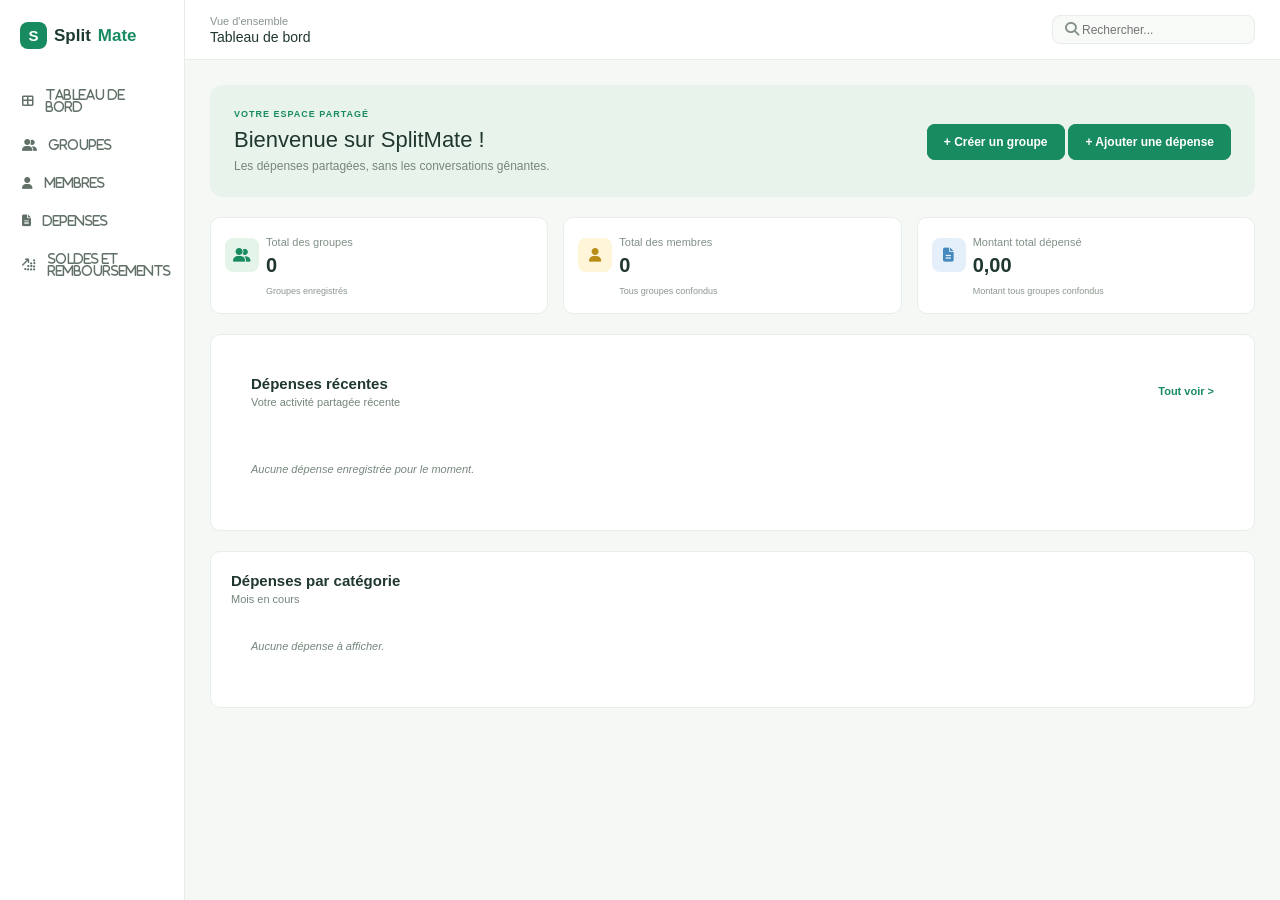
==== index.html @ 996e83f5 "complete l'etape afficher et ajouter des groupes" ====
<!DOCTYPE html>
<html lang="fr">

<head>
    <meta charset="UTF-8">
    <meta name="viewport" content="width=device-width, initial-scale=1.0">
    <meta name="description" content="SplitMate : gestion des dépenses partagées entre amis, colocataires et voyageurs.">
    <title>SplitMate - Tableau de bord</title>

    <link rel="stylesheet" href="css/style.css">
    <link rel="stylesheet" href="https://cdnjs.cloudflare.com/ajax/libs/font-awesome/6.7.2/css/all.min.css">
</head>

<body>
    <header id="header">
        <h1 id="logoH">Vue d'ensemble <span id="titre-page">Tableau de bord</span></h1>
        <div class="search fa-solid fa-magnifying-glass">
            <input type="search" placeholder="Rechercher..." id="search">
        </div>
    </header>

    <aside class="sidebar">
        <div id="logoA">
            <h2><small>S</small>Split<span>Mate</span></h2>
        </div>

        <div class="navigation">
            <nav>
                <a href="#Dashbord" class="items fa-solid fa-table-cells-large" data-section="Dashbord">Tableau de bord</a>
                <a href="#groupes" class="items fa-solid fa-user-group" data-section="groupes">Groupes</a>
                <a href="#membres" class="items fa-solid fa-user" data-section="membres">Membres</a>
                <a href="#depenses" class="items fa-solid fa-file-lines" data-section="depenses">Depenses</a>
                <a href="#soldesReb" class="items fa-solid fa-arrow-up-right-dots" data-section="soldesReb">Soldes et remboursements</a>
            </nav>
        </div>
    </aside>

    <main>
        <section id="Dashbord" class="page-section">
            <div class="hero">
                <div class="hero-text">
                    <strong>VOTRE ESPACE PARTAGÉ</strong>
                    <h3>Bienvenue sur SplitMate !</h3>
                    <p>Les dépenses partagées, sans les conversations gênantes.</p>
                </div>
                <div class="button">
                    <a href="#groupes" class="create-group" id="form-dialog">+ Créer un groupe</a>
                    <a href="#depenses" class="create-group" id="form-dialog">+ Ajouter une dépense</a>
                    <!-- <button type="button" class="create-group" id="form-dialog">+ Créer un groupe</button> -->
                    <!-- <button type="button" class="Ajouter-deponse" id="form-dialog">+ Ajouter une dépense</button> -->
                </div>
            </div>

            <div class="cards">
                <div>
                    <i class="fa-solid fa-user-group"></i>
                    <h4>Total des groupes</h4>
                    <span id="total-groupes">0</span>
                    <small>Groupes enregistrés</small>
                </div>

                <div>
                    <i class="fa-solid fa-user"></i>
                    <h4>Total des membres</h4>
                    <span id="total-membres">0</span>
                    <small>Tous groupes confondus</small>
                </div>

                <div>
                    <i class="fa-solid fa-file-lines"></i>
                    <h4>Montant total dépensé</h4>
                    <span id="total-depenses">0,00</span>
                    <small>Montant tous groupes confondus</small>
                </div>
            </div>

            <div class="Dépenses-récentes">
                <div class="part_one_main">
                    <div>
                        <h4>Dépenses récentes</h4>
                        <p>Votre activité partagée récente</p>
                    </div>
                    <a href="#depenses">Tout voir ></a>
                </div>
                <div id="depenses-recentes">
                    <!-- Les dépensesaffichées par javaScript -->
                    <p class="message-vide">Aucune dépense enregistrée pour le moment.</p>
                </div>
            </div>

            <div class="Dépenses-catégorie">
                <div>
                    <h4>Dépenses par catégorie</h4>
                    <p>Mois en cours</p>
                </div>

                <div id="depenses-par-categorie">
                    <!-- Les catégories les barres de progression par js-->
                    <p class="message-vide">Aucune dépense à afficher.</p>
                </div>
            </div>
        </section>

        <section id="groupes" class="page-section" hidden>
            <div class="part_one_main">
                <div class="description_main">
                    <p class="title-main">Mes groupes</p>
                    <p class="sous-title-main">Organisez les dépenses par voyage, logement ou événement.</p>
                </div>

                <div class="button-main">
                    <button type="button" class="create-group" id="Creer-groupe">+ Créer un groupe</button>
                    <select class="status" id="status">
                        <option value="">Status</option>
                        <option value="ouvert">Groupes ouverts</option>
                        <option value="cloture">Groupes clôturés</option>
                    </select>
                </div>
            </div>
            <div class="listes-cards">
                <!-- Les cartes par js-->
                <section class="listes-cards">
                    <div id="card">
                        <div>
                            <h3 id="group-name">Voyage à Lisbonne </h3>
                            <p id="group-description">Escapade estivale entre amis </p>
                        </div>
                        <div id="started-devise">
                            <div>
                                <p id="started"> Début :
                                    :</p>
                                <p id="started-info"> 12mai</p>
                            </div>
                            <div>
                                <p id="devise"> DEVISE:</p>
                                <p id="devise-info"> DH</p>
                            </div>
                        </div>

                        <div class="total">

                            <div class="total-depenses">
                                <p class="total"> </p>
                                <p class="description-total-depenses">Total des dépenses</p>
                            </div>
                        </div>
                        <div class="group-buttons">
                            <button id="modify-button"> <i class="fa-solid fa-pen-to-square"></i> </button>
                            <button id="delete-button" class="delete-button"><i class="fa-solid fa-trash-can"></i></button>
                        </div>
                    </div>
                </section>

                <p id="message-vide">Aucun groupe créé pour le moment.</p>
            </div>

            <dialog id="dialogG">
                <form id="form-groupe">
                    <div>
                        <label for="nom-groupe">Nom du groupe</label>
                        <input type="text" id="nom-groupe" name="nom" required maxlength="100">
                    </div>

                    <div>
                        <label for="description-groupe">Description</label>
                        <textarea id="description-groupe" name="description" rows="3"></textarea>
                    </div>

                    <div>
                        <label for="devise-groupe">Devise</label>
                        <select id="devise-groupe" name="devise" required>
                            <option value="">Choisir une devise</option>
                            <option value="MAD">MAD - Dirham marocain</option>
                            <option value="EUR">EUR - Euro</option>
                            <option value="USD">USD - Dollar américain</option>
                        </select>
                    </div>

                    <div>
                        <label for="date-debut-groupe">Date de début</label>
                        <input type="date" id="date-debut-groupe" name="dateDebut" required>
                    </div>

                    <div>
                        <label for="cloture-groupe">Statut</label>
                        <select id="cloture-groupe" name="cloture">
                            <option value="false">Ouvert</option>
                            <option value="true">Clôturé</option>
                        </select>
                    </div>

                    <div class="form-actions">
                        <button type="submit" id="Enregistrer-groupe">Enregistrer</button>
                        <button type="button" id="annuler-groupe">Annuler</button>
                    </div>
                </form>
            </dialog>
        </section>

        <section id="membres" class="page-section" hidden>
            <div class="part_one_main">
                <div class="description_main">
                    <h3 class="title-main">Membres</h3>
                    <p class="sous-title-main">Gérez les membres de vos groupes partagés.</p>
                </div>

                <div class="button">
                    <button type="button" class="ajouter-membre" id="Creer-membre">+ Ajouter un membre</button>
                </div>
            </div>
            <dialog id="dialogM">
                <form id="form-membre" method="dialog">
                    <div>
                        <label for="nom-membre">Nom</label>
                        <input type="text" id="nom-membre" name="nom" required>
                    </div>

                    <div>
                        <label for="pseudo-membre">Pseudo</label>
                        <input type="text" id="pseudo-membre" name="pseudo" required>
                    </div>

                    <div>
                        <label for="groupe-membre">Groupe</label>
                        <select id="groupe-membre" name="groupeId" required>
                            <option value="">Choisir un groupe</option>
                        </select>
                    </div>

                    <div class="form-actions">
                        <button type="submit">Enregistrer</button>
                        <button type="button" id="Annuler-membre">Annuler</button>
                    </div>
                </form>
            </dialog>


            <div class="table-membres">
                <table>
                    <thead>
                        <tr>
                            <th>Membre</th>
                            <th>Pseudo</th>
                            <th>Groupe</th>
                            <th>Total payé</th>
                            <th>Solde actuel</th>
                            <th>Action</th>
                        </tr>
                    </thead>

                    <tbody id="liste-membres">
                        <!-- Les membres  affichés par js -->
                        <!-- <tr>
                            <td>Alice Jak</td>
                            <td>@Alo</td>
                            <td>danse</td>
                            <td>234$</td>
                            <td>234$</td>
                            <td>
                                <a href="js/membres.js"> <i class="fa-solid fa-pen-clip"></i></a>
                                <a href="js/membres.js"><i class="fa-solid fa-trash-can"></i></a>
                            </td>
                        </tr> -->
                        <tr>
                            <td colspan="6">Aucun membre enregistré pour le moment.</td>
                        </tr>
                    </tbody>
                </table>
            </div>
        </section>

        <section id="depenses" class="page-section" hidden>
            <div class="container">
                <div class="part_one_main">
                    <div class="description_main">
                        <p class="title-main">Dépenses</p>
                        <p class="sous-title-main">Suivez chaque paiement et achat partagé.</p>
                    </div>
                    <div class="button-main">
                        <div class="btn-depenses">
                            <button type="button" class="Ajouter-deponse" id="Creer-depense">+ Ajouter une
                                dépense</button>
                        </div>
                        <div class="select-main-depense">
                            <select class="select-group" id="select-group">
                                <option value="">Filtrer par groupe</option>
                            </select>

                            <select class="select-categorie" id="select-categorie">
                                <option value="">Filtrer par catégorie</option>
                                <option value="alimentation">Alimentation</option>
                                <option value="logement">Logement</option>
                                <option value="transport">Transport</option>
                                <option value="loisirs">Loisirs</option>
                                <option value="autre">Autre</option>
                            </select>

                            <select id="tri-depenses" name="tri">
                                <option value="">Trier par dates</option>
                                <option value="date-desc">Date : plus récente</option>
                                <option value="date-asc">Date : plus ancienne</option>
                            </select>
                        </div>
                    </div>
                </div>

                <dialog id="dialogD">
                    <form id="form-depense">
                        <div>
                            <label for="titre-depense">Titre</label>
                            <input type="text" id="titre-depense" name="titre" required maxlength="120"
                                placeholder="Ex. Dîner chez Alma">
                        </div>

                        <div>
                            <label for="montant-depense">Montant</label>
                            <input type="number" id="montant-depense" name="montant" min="0.01" step="0.01" required
                                placeholder="0.00">
                        </div>

                        <div>
                            <label for="categorie-depense">Catégorie</label>
                            <select id="categorie-depense" name="categorie" required>
                                <option value="">Choisir une catégorie</option>
                                <option value="alimentation">Alimentation</option>
                                <option value="logement">Logement</option>
                                <option value="transport">Transport</option>
                                <option value="loisirs">Loisirs</option>
                                <option value="autre">Autre</option>
                            </select>
                        </div>

                        <div>
                            <label for="date-depense">Date</label>
                            <input type="date" id="date-depense" name="date" required>
                        </div>

                        <div>
                            <label for="groupe-depense">Groupe</label>
                            <select id="groupe-depense" name="groupeId" required>
                                <option value="">Choisir un groupe</option>
                            </select>
                        </div>

                        <div>
                            <label for="payeur-depense">Payé par</label>
                            <select id="payeur-depense" name="payeurId" required>
                                <option value="">Choisir un payeur</option>
                            </select>
                        </div>

                        <fieldset>
                            <legend>Membres concernés</legend>
                            <div id="membres-concernes">
                                <!-- Les membres du groupe sélectionné-->
                            </div>
                        </fieldset>

                        <fieldset>
                            <legend>Répartition</legend>
                            <label>
                                <input type="radio" name="mode-repartition" value="egal" checked>
                                Parts égales
                            </label>
                            <label>
                                <input type="radio" name="mode-repartition" value="personnalise">
                                Montants personnalisés
                            </label>

                            <div id="parts-personnalisees">
                                <!-- Les champs de parts personnalisées seront affichés ici. -->
                            </div>
                        </fieldset>

                        <div class="form-actions">
                            <button type="submit">Enregistrer la dépense</button>
                            <button type="button" id="annuler-depense">Annuler</button>
                        </div>
                    </form>
                </dialog>

                <section class="table-depenses">
                    <table>
                        <thead>
                            <tr>
                                <th>Dépense</th>
                                <th>Catégorie</th>
                                <th>Groupe</th>
                                <th>Payé par</th>
                                <th>Date</th>
                                <th>Montant</th>
                                <th>Action</th>
                            </tr>
                        </thead>

                        <tbody id="liste-depenses">
                            <!-- Les dépenses seront affichées ici par JavaScript. -->
                            <tr>
                                <td colspan="7">Aucune dépense enregistrée pour le moment.</td>
                            </tr>
                        </tbody>
                    </table>

                    <p id="message-aucun-resultat" hidden>
                        Aucune dépense ne correspond aux critères.
                    </p>
                </section>
            </div>
        </section>

        <section id="soldesReb" class="page-section" hidden>
            <div class="description_main">
                <h3 class="title-main">Soldes</h3>
                <p class="sous-title-main">Voyez qui doit quoi et réglez les comptes en toute sérénité.</p>
            </div>

            <div class="table">
                <!-- <h4>Soldes des membres</h4>
                <span>Calculés sur les groupes actifs</span> -->

                <table>
                    <thead>
                        <tr>
                            <th>Membre</th>
                            <th>Total payé</th>
                            <th>Total dû</th>
                            <th>Solde net</th>
                            <th>Statut</th>
                        </tr>
                    </thead>

                    <tbody id="liste-soldes">
                        <!-- Les soldes calculés et affichés parjs 
                           <tr>
                    <td>ccccc</td>
                    <td>4r3</td>
                    <td>444</td>
                    <td>234</td>
                    <td>debiteur</td>
                </tr> -->
                        <tr>
                            <td colspan="5">Aucun solde à afficher.</td>
                        </tr>
                    </tbody>
                </table>
            </div>

            <div class="description_main">
                <h5 class="title-main">Remboursements suggérés</h5>
                <p class="sous-title-main">La façon la plus simple de régler les soldes</p>
            </div>
            <div class="liste-reboursements">

                <ul id="liste-remboursements">
                    <!-- Les remboursements affichépar js
                      <li>
                            <div>
                                <p>meriem doit 10$ a oussama</p>
                                <strong>10$ Montant</strong>
                                 <button type="submit">marquer comme terminer</button>
                            </div>
                        </li>-->
                    <p class="message-vide">Aucun remboursement à effectuer</p>
                </ul>
            </div>
        </section>
    </main>
    <script type="module"  src="js/main.js"></script>
    <script type="module" src="js/groupes.js"></script>
    <script type="module" src="js/membres.js"></script>
    <script type="module" src="js/depenses.js"></script>

</html>
---- css/style.css ----
* {
    margin: 0;
    padding: 0;
    box-sizing: border-box;
    font-family: Arial, sans-serif;
}

:root {
    --primary-color: #198b60;
    --primary-light: #e8f4eb;
    --bg-color: #f5f8f5;
    --text-color: #20372d;
    --text-muted: #75867b;
    --border-color: #e8eee9;
    --card-bg: #ffffff;
}

body {
    background: var(--bg-color);
    color: var(--text-color);
    font-size: 14px;
}


#header {
    position: fixed;
    top: 0;
    left: 185px;
    right: 0;
    height: 60px;
    background: var(--card-bg);
    border-bottom: 1px solid var(--border-color);
    display: flex;
    justify-content: space-between;
    align-items: center;
    padding: 0 25px;
    z-index: 1000;
}

#logoH {
    display: flex;
    flex-direction: column;
    gap: 2px;
    font-size: 11px;
    font-weight: normal;
    color: #87948b;
}

#logoH span {
    font-size: 14px;
    font-weight: 500;
    color: var(--text-color);
}

.search {
    display: flex;
    align-items: center;
    gap: 8px;
    background: #f8faf8;
    border: 1px solid #e7ece8;
    padding: 6px 12px;
    border-radius: 8px;
    color: #849188;
}

#search {
    width: 160px;
    border: none;
    outline: none;
    background: transparent;
    font-size: 12px;
}


.sidebar {
    position: fixed;
    top: 0;
    left: 0;
    width: 185px;
    height: 100vh;
    background: var(--card-bg);
    border-right: 1px solid #e6ece7;
    padding: 22px 12px;
    z-index: 1001;
}

#logoA {
    margin: 0 8px 30px;
}

#logoA h2 {
    display: flex;
    align-items: center;
    gap: 7px;
    font-size: 17px;
    color: #1e3b2f;
}

#logoA small {
    display: inline-flex;
    align-items: center;
    justify-content: center;
    width: 27px;
    height: 27px;
    background: var(--primary-color);
    color: white;
    border-radius: 8px;
    font-size: 15px;
}

#logoA span {
    color: var(--primary-color);
}

.navigation nav {
    display: flex;
    flex-direction: column;
    gap: 6px;
}

.navigation nav a {
    display: flex;
    align-items: center;
    font-size: 12px;
    gap: 12px;
    padding: 10px 10px;
    border-radius: 8px;
    text-decoration: none;
    color: #627168;
    transition: background 0.2s, color 0.2s;
}

.navigation nav a:hover,
.navigation nav a.active {
    background: var(--primary-light);
    color: var(--primary-color);
}


main {
    margin-left: 185px;
    padding: 85px 25px 25px;
    min-height: 100vh;
}

main section {
    display: flex;
    flex-direction: column;
    gap: 20px;
}

main .page-section[hidden] {
    display: none !important;
}

.hero {
    position: relative;
    background: var(--primary-light);
    border-radius: 12px;
    padding: 24px;
    display: flex;
    justify-content: space-between;
    align-items: center;
    flex-wrap: wrap;
    gap: 15px;
}

.hero-text strong {
    display: block;
    font-size: 9px;
    letter-spacing: 1px;
    color: var(--primary-color);
    margin-bottom: 8px;
}

.hero-text h3 {
    font-size: 22px;
    font-weight: 500;
    margin-bottom: 6px;
}

.hero-text p {
    font-size: 12px;
    color: var(--text-muted);
}

.hero a,
.button-main button,
.ajouter-membre {
    padding: 10px 16px;
    text-decoration: none;
    border: 1px solid var(--primary-color);
    border-radius: 8px;
    font-size: 12px;
    font-weight: 600;
    background: var(--primary-color);
    color: white;
}

.btn-depenses button {
    position: relative;
    left: 60%;
}

.cards {
    display: grid;
    grid-template-columns: repeat(auto-fit, minmax(220px, 1fr));
    gap: 15px;
}

.cards div {
    position: relative;
    background: var(--card-bg);
    border: 1px solid var(--border-color);
    border-radius: 10px;
    padding: 18px 16px 16px 55px;
}

.cards div i {
    position: absolute;
    left: 14px;
    top: 20px;
    display: flex;
    justify-content: center;
    align-items: center;
    width: 34px;
    height: 34px;
    background: #e4f4e9;
    color: var(--primary-color);
    border-radius: 8px;
    font-size: 14px;
}

.cards div:nth-child(2) i {
    background: #fff5d9;
    color: #b98c18;
}

.cards div:nth-child(3) i {
    background: #e4effa;
    color: #4389bd;
}

.cards h4 {
    font-size: 11px;
    font-weight: normal;
    color: #819087;
    margin-bottom: 6px;
}

.cards span {
    display: block;
    font-size: 20px;
    font-weight: bold;
    color: var(--text-color);
    margin-bottom: 4px;
}

.cards small {
    font-size: 9px;
    color: #8a968e;
}

.Dépenses-récentes,
.Dépenses-catégorie,
.liste-reboursements {
    background: var(--card-bg);
    border: 1px solid var(--border-color);
    border-radius: 10px;
    padding: 20px;
}

.Dépenses-récentes h4,
.Dépenses-catégorie h4,
.liste-reboursements h5 {
    font-size: 15px;
    font-weight: 600;
    margin-bottom: 4px;
}

.Dépenses-récentes p,
.Dépenses-catégorie p,
.liste-reboursements p {
    font-size: 11px;
    color: var(--text-muted);
    margin-bottom: 15px;
}

.Dépenses-récentes a {
    display: inline-block;
    margin-top: 10px;
    text-decoration: none;
    color: var(--primary-color);
    font-size: 11px;
    font-weight: 600;
}

#groupes,
#membres,
#depenses,
#soldes,
#soldesReb {
    display: flex;
    justify-content: space-between;
    flex-wrap: wrap;
    gap: 15px;
    padding: 20px;
    margin-top: 20px;
    border-radius: 10px;
    border: 1px solid var(--border-color);
}

.part_one_main {
    display: flex;
    justify-content: space-between;
    flex-wrap: wrap;
    gap: 15px;
    padding: 20px;
}

.description_main .title-main {
    font-size: 18px;
    font-weight: bold;
}

.description_main .sous-title-main {
    font-size: 12px;
    color: var(--text-muted);
    margin-top: 3px;
}

.button-main {
    display: flex;
    flex-direction: column;
    gap: 12px;
}

.status,
select {
    padding: 8px 12px;
    border: 1px solid var(--border-color);
    border-radius: 6px;
    background: white;
    font-size: 12px;
    outline: none;
    cursor: pointer;
}

.listes-cards {
    display: grid;
    grid-template-columns: repeat(auto-fill, minmax(280px, 1fr));
    background: var(--card-bg);
    gap: 20px;
}

#card {
    background: var(--card-bg);
    box-shadow: 0 2px 4px rgba(0, 0, 0, 0.02);
    padding: 16px;
    display: flex;
    flex-direction: column;
    justify-content: space-between;
    gap: 15px;
    border-radius: 10px;
    border: 1px solid var(--border-color);
}

#card #group-name {
    font-size: 15px;
    font-weight: 600;
}

#card #group-description {
    font-size: 11px;
    color: var(--text-muted);
    margin-top: 2px;
}

#started-devise {
    display: flex;
    gap: 30px;
}

#started,
#devise {
    color: var(--text-muted);
    font-size: 10px;
    text-transform: uppercase;
}

#started-info,
#devise-info {
    font-weight: bold;
    font-size: 12px;
}

.members-total {
    display: flex;
    justify-content: space-between;
    align-items: center;
    border-top: 1px solid var(--border-color);
    border-bottom: 1px solid var(--border-color);
    padding: 10px 0;
}

.members {
    color: var(--text-muted);
    font-size: 11px;
}

.total {
    font-weight: bold;
    font-size: 14px;
}

.description-total-depenses {
    color: var(--text-muted);
    font-size: 9px;
}

.group-buttons {
    display: flex;
    gap: 8px;
    justify-content: flex-end;
}

#card-button,
#delete-button {
    background: #f8faf8;
    border: 1px solid var(--border-color);
    width: 32px;
    height: 32px;
    border-radius: 6px;
    cursor: pointer;
    display: flex;
    align-items: center;
    justify-content: center;
    color: var(--text-muted);
}

#card-button:hover {
    color: var(--primary-color);
    background: var(--primary-light);
}

#delete-button:hover {
    color: #e53e3e;
    background: #fff5f5;
}

.table-membres,
.table-depenses,
.table {
    background: var(--card-bg);
    border: 1px solid var(--border-color);
    border-radius: 10px;
    padding: 20px;
    overflow-x: auto;
}

table {
    width: 100%;
    border-collapse: collapse;
    text-align: left;
    font-size: 12px;
}

th {
    color: var(--text-muted);
    font-weight: 600;
    padding: 12px 10px;
    border-bottom: 1px solid var(--border-color);
    font-size: 10px;
    text-transform: uppercase;
    letter-spacing: 0.5px;
}

td {
    padding: 14px 10px;
    border-bottom: 1px solid #f2f5f3;
}

form {
    display: flex;
    flex-direction: column;
    gap: 15px;
    margin-top: 15px;
}

form label {
    font-size: 11px;
    font-weight: 600;
    margin-bottom: 5px;
    display: block;
}

form input,
form textarea,
form select,
form textarea {
    width: 100%;
    padding: 10px;
    border: 1px solid var(--border-color);
    border-radius: 6px;
    font-size: 12px;
    outline: none;
}

.form-actions {
    display: flex;
    gap: 10px;
    margin-top: 10px;
}

.form-actions button[type="submit"] {
    background: var(--primary-color);
    color: white;
    border: none;
    padding: 10px 20px;
    border-radius: 6px;
    font-weight: 600;
    cursor: pointer;
}

.form-actions button[type="button"] {
    background: #edf2f7;
    color: #4a5568;
    border: none;
    padding: 10px 20px;
    border-radius: 6px;
    font-weight: 600;
    cursor: pointer;
}

.message-vide {
    color: var(--text-muted);
    padding: 20px;
    font-style: italic;
}

dialog::backdrop {
    background-color: rgba(0, 0, 0, 0.6);
}

#dialogM,
#dialogG,
#dialogD {
    padding: 30px;
    border-radius: 10px;
    border: none;
    margin: auto;
    /* box-shadow: 0px 0px 20px rgba(0, 0, 0, 0.6); */

}
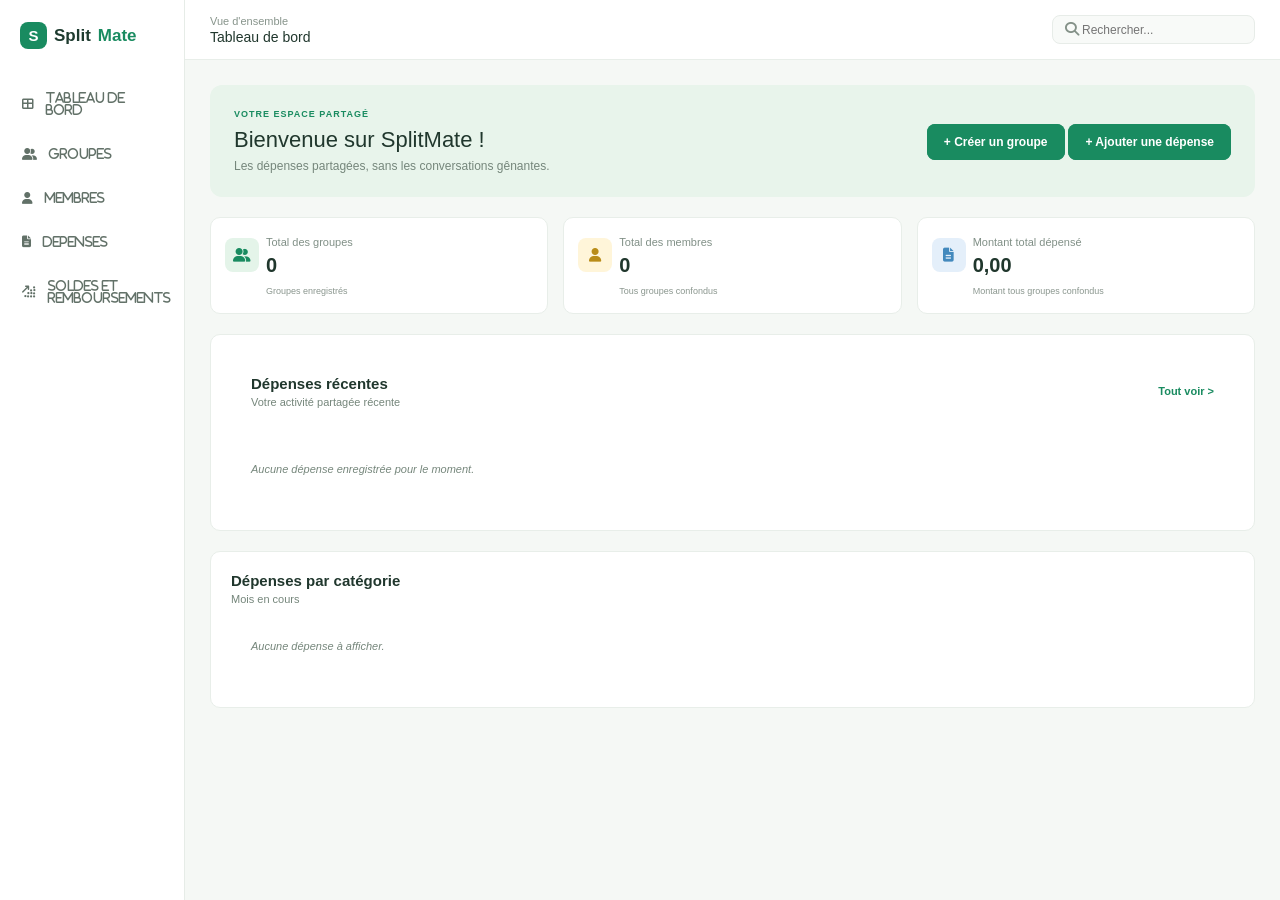
==== commit 1ed6e94b: "us4:modification et suppression de memebre" ====
--- a/index.html
+++ b/index.html
@@ -4,7 +4,8 @@
 <head>
     <meta charset="UTF-8">
     <meta name="viewport" content="width=device-width, initial-scale=1.0">
-    <meta name="description" content="SplitMate : gestion des dépenses partagées entre amis, colocataires et voyageurs.">
+    <meta name="description"
+        content="SplitMate : gestion des dépenses partagées entre amis, colocataires et voyageurs.">
     <title>SplitMate - Tableau de bord</title>
 
     <link rel="stylesheet" href="css/style.css">
@@ -30,7 +31,8 @@
                 <a href="#groupes" class="items fa-solid fa-user-group" data-section="groupes">Groupes</a>
                 <a href="#membres" class="items fa-solid fa-user" data-section="membres">Membres</a>
                 <a href="#depenses" class="items fa-solid fa-file-lines" data-section="depenses">Depenses</a>
-                <a href="#soldesReb" class="items fa-solid fa-arrow-up-right-dots" data-section="soldesReb">Soldes et remboursements</a>
+                <a href="#soldesReb" class="items fa-solid fa-arrow-up-right-dots" data-section="soldesReb">Soldes et
+                    remboursements</a>
             </nav>
         </div>
     </aside>
@@ -146,7 +148,8 @@
                         </div>
                         <div class="group-buttons">
                             <button id="modify-button"> <i class="fa-solid fa-pen-to-square"></i> </button>
-                            <button id="delete-button" class="delete-button"><i class="fa-solid fa-trash-can"></i></button>
+                            <button id="delete-button" class="delete-button"><i
+                                    class="fa-solid fa-trash-can"></i></button>
                         </div>
                     </div>
                 </section>
@@ -217,7 +220,7 @@
 
                     <div>
                         <label for="pseudo-membre">Pseudo</label>
-                        <input type="text" id="pseudo-membre" name="pseudo" required>
+                        <input type="file" id="pseudo-membre" accept="image/*" required>
                     </div>
 
                     <div>
@@ -249,18 +252,6 @@
                     </thead>
 
                     <tbody id="liste-membres">
-                        <!-- Les membres  affichés par js -->
-                        <!-- <tr>
-                            <td>Alice Jak</td>
-                            <td>@Alo</td>
-                            <td>danse</td>
-                            <td>234$</td>
-                            <td>234$</td>
-                            <td>
-                                <a href="js/membres.js"> <i class="fa-solid fa-pen-clip"></i></a>
-                                <a href="js/membres.js"><i class="fa-solid fa-trash-can"></i></a>
-                            </td>
-                        </tr> -->
                         <tr>
                             <td colspan="6">Aucun membre enregistré pour le moment.</td>
                         </tr>
@@ -465,7 +456,7 @@
             </div>
         </section>
     </main>
-    <script type="module"  src="js/main.js"></script>
+    <script type="module" src="js/main.js"></script>
     <script type="module" src="js/groupes.js"></script>
     <script type="module" src="js/membres.js"></script>
     <script type="module" src="js/depenses.js"></script>
--- a/css/style.css
+++ b/css/style.css
@@ -123,7 +123,7 @@
     align-items: center;
     font-size: 12px;
     gap: 12px;
-    padding: 10px 10px;
+    padding:13px 10px;
     border-radius: 8px;
     text-decoration: none;
     color: #627168;
@@ -551,4 +551,16 @@
     margin: auto;
     /* box-shadow: 0px 0px 20px rgba(0, 0, 0, 0.6); */
 
+}
+
+.btn-delete {
+    color: red;
+    border: none;
+    background: none;
+}
+
+.btn-modifier {
+    color: green;
+    border: none;
+    background: none;
 }
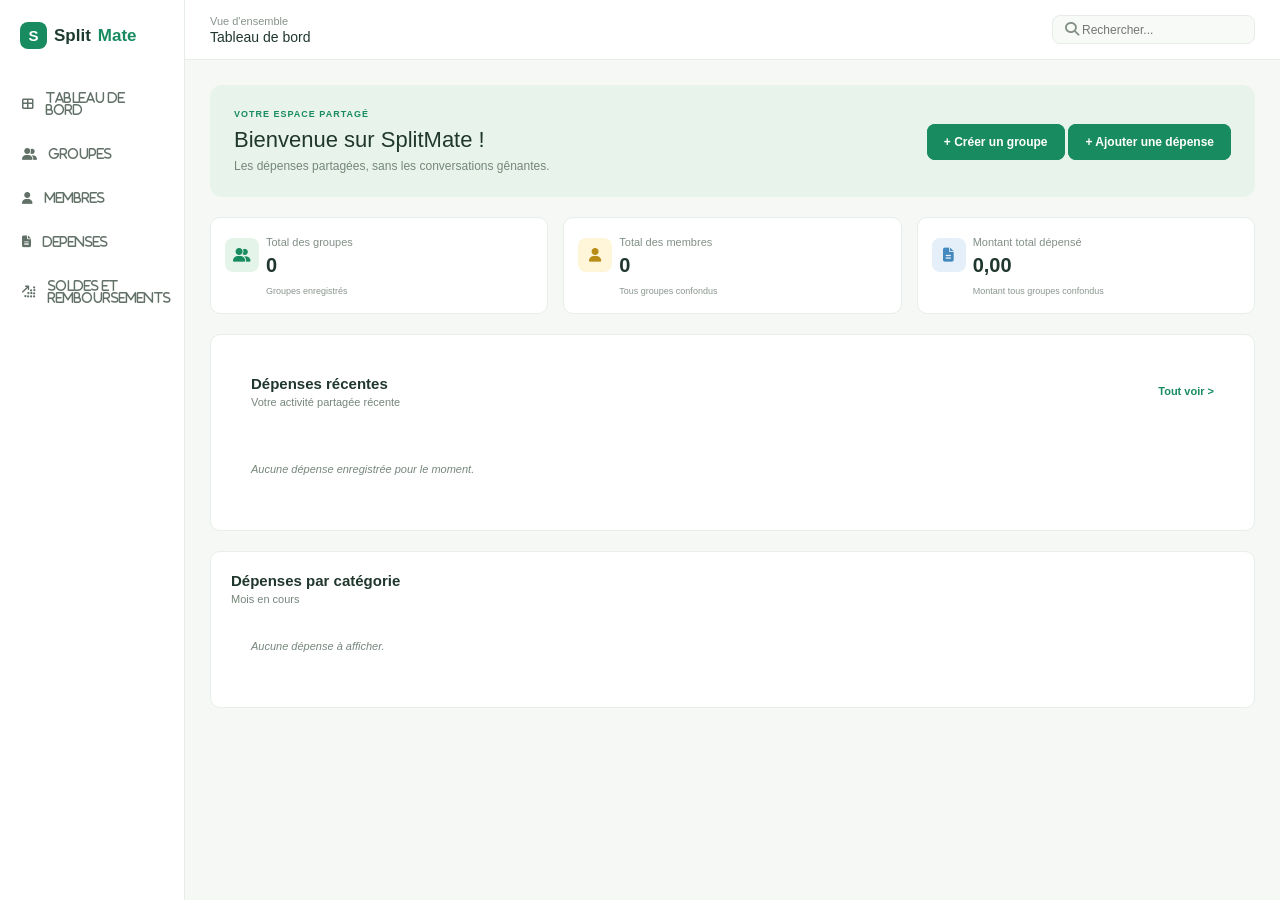
==== commit b10b9cce: "terminer l'etape de modifier -page groupes" ====
--- a/index.html
+++ b/index.html
@@ -27,7 +27,8 @@
 
         <div class="navigation">
             <nav>
-                <a href="#Dashbord" class="items fa-solid fa-table-cells-large" data-section="Dashbord">Tableau de bord</a>
+                <a href="#Dashbord" class="items fa-solid fa-table-cells-large" data-section="Dashbord">Tableau de
+                    bord</a>
                 <a href="#groupes" class="items fa-solid fa-user-group" data-section="groupes">Groupes</a>
                 <a href="#membres" class="items fa-solid fa-user" data-section="membres">Membres</a>
                 <a href="#depenses" class="items fa-solid fa-file-lines" data-section="depenses">Depenses</a>
@@ -148,8 +149,7 @@
                         </div>
                         <div class="group-buttons">
                             <button id="modify-button"> <i class="fa-solid fa-pen-to-square"></i> </button>
-                            <button id="delete-button" class="delete-button"><i
-                                    class="fa-solid fa-trash-can"></i></button>
+                            <button id="delete-button" class="delete-button"><i class="fa-solid fa-trash-can"></i></button>
                         </div>
                     </div>
                 </section>
@@ -194,7 +194,8 @@
 
                     <div class="form-actions">
                         <button type="submit" id="Enregistrer-groupe">Enregistrer</button>
-                        <button type="button" id="annuler-groupe">Annuler</button>
+                        <button type="button" id="annuler-groupe">Annuler</button>   
+                     
                     </div>
                 </form>
             </dialog>
@@ -221,6 +222,7 @@
                     <div>
                         <label for="pseudo-membre">Pseudo</label>
                         <input type="file" id="pseudo-membre" accept="image/*" required>
+                        <div id="preview-image"></div>
                     </div>
 
                     <div>
@@ -231,8 +233,9 @@
                     </div>
 
                     <div class="form-actions">
-                        <button type="submit">Enregistrer</button>
+                        <button type="submit" id="enregistrer-button">Enregistrer</button>
                         <button type="button" id="Annuler-membre">Annuler</button>
+               
                     </div>
                 </form>
             </dialog>
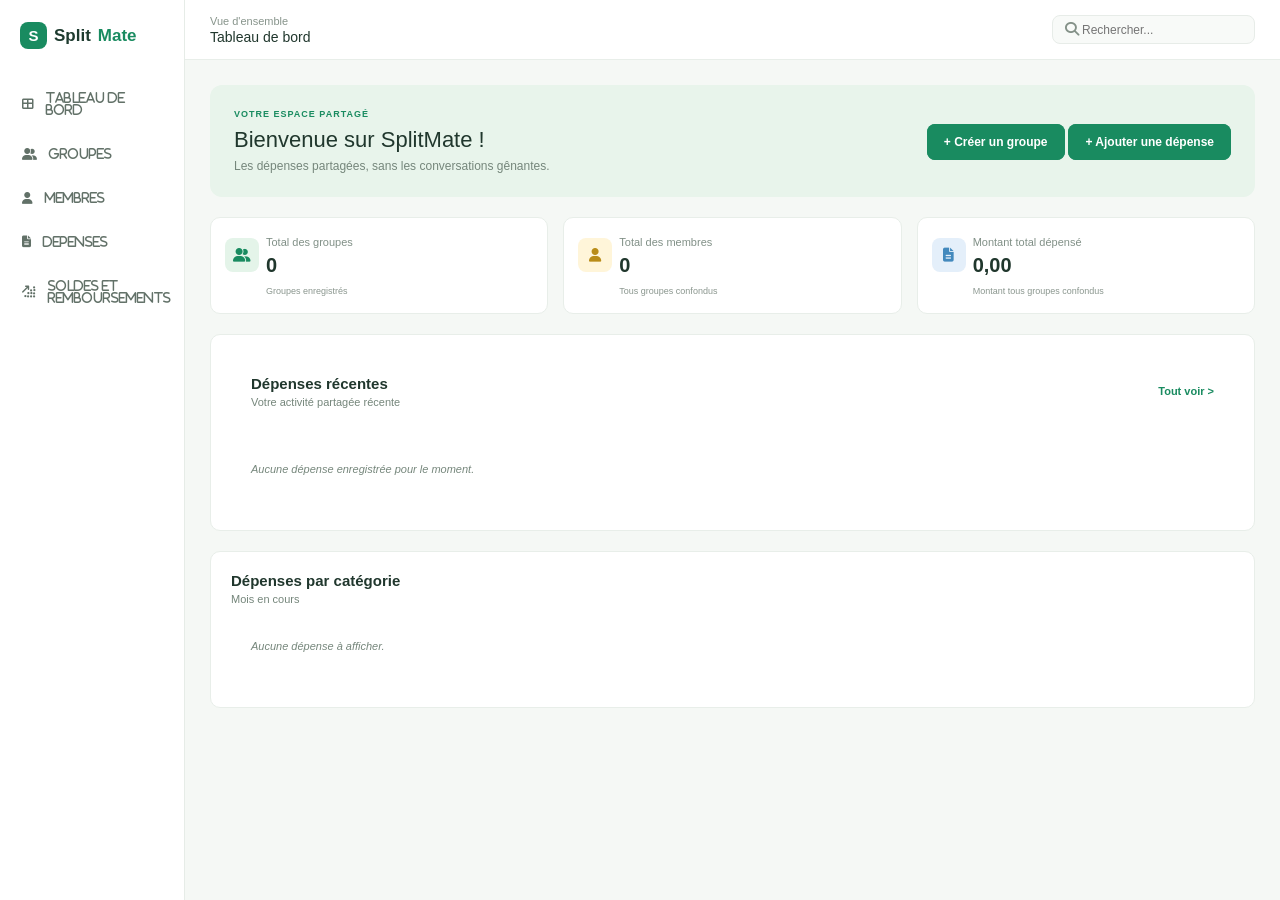
==== commit b23d9526: "depenses commit" ====
--- a/index.html
+++ b/index.html
@@ -195,7 +195,7 @@
                     <div class="form-actions">
                         <button type="submit" id="Enregistrer-groupe">Enregistrer</button>
                         <button type="button" id="annuler-groupe">Annuler</button>   
-                     
+                      <button type="button" class="button-modifier">Modifier</button> 
                     </div>
                 </form>
             </dialog>
@@ -367,7 +367,7 @@
                         </fieldset>
 
                         <div class="form-actions">
-                            <button type="submit">Enregistrer la dépense</button>
+                            <button type="submit" id="enregistrer-depenses">Enregistrer la dépense</button>
                             <button type="button" id="annuler-depense">Annuler</button>
                         </div>
                     </form>
